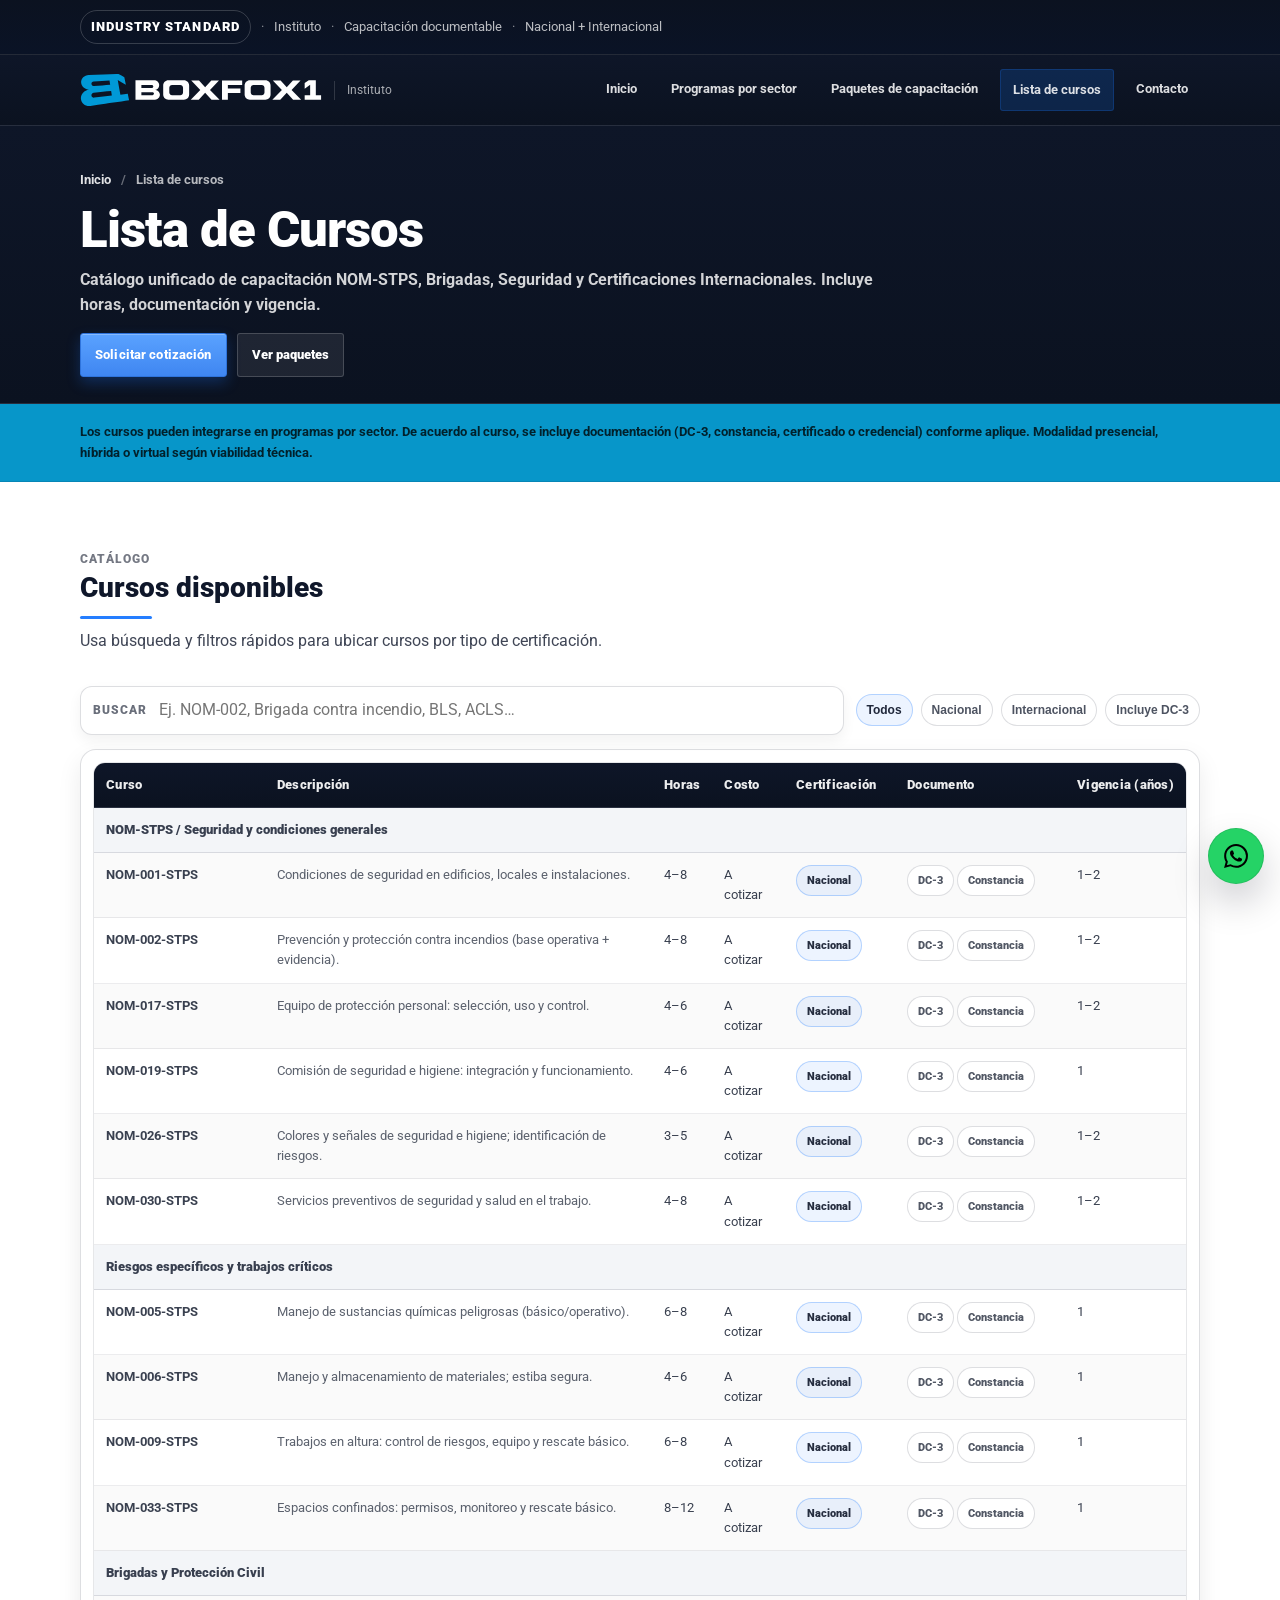
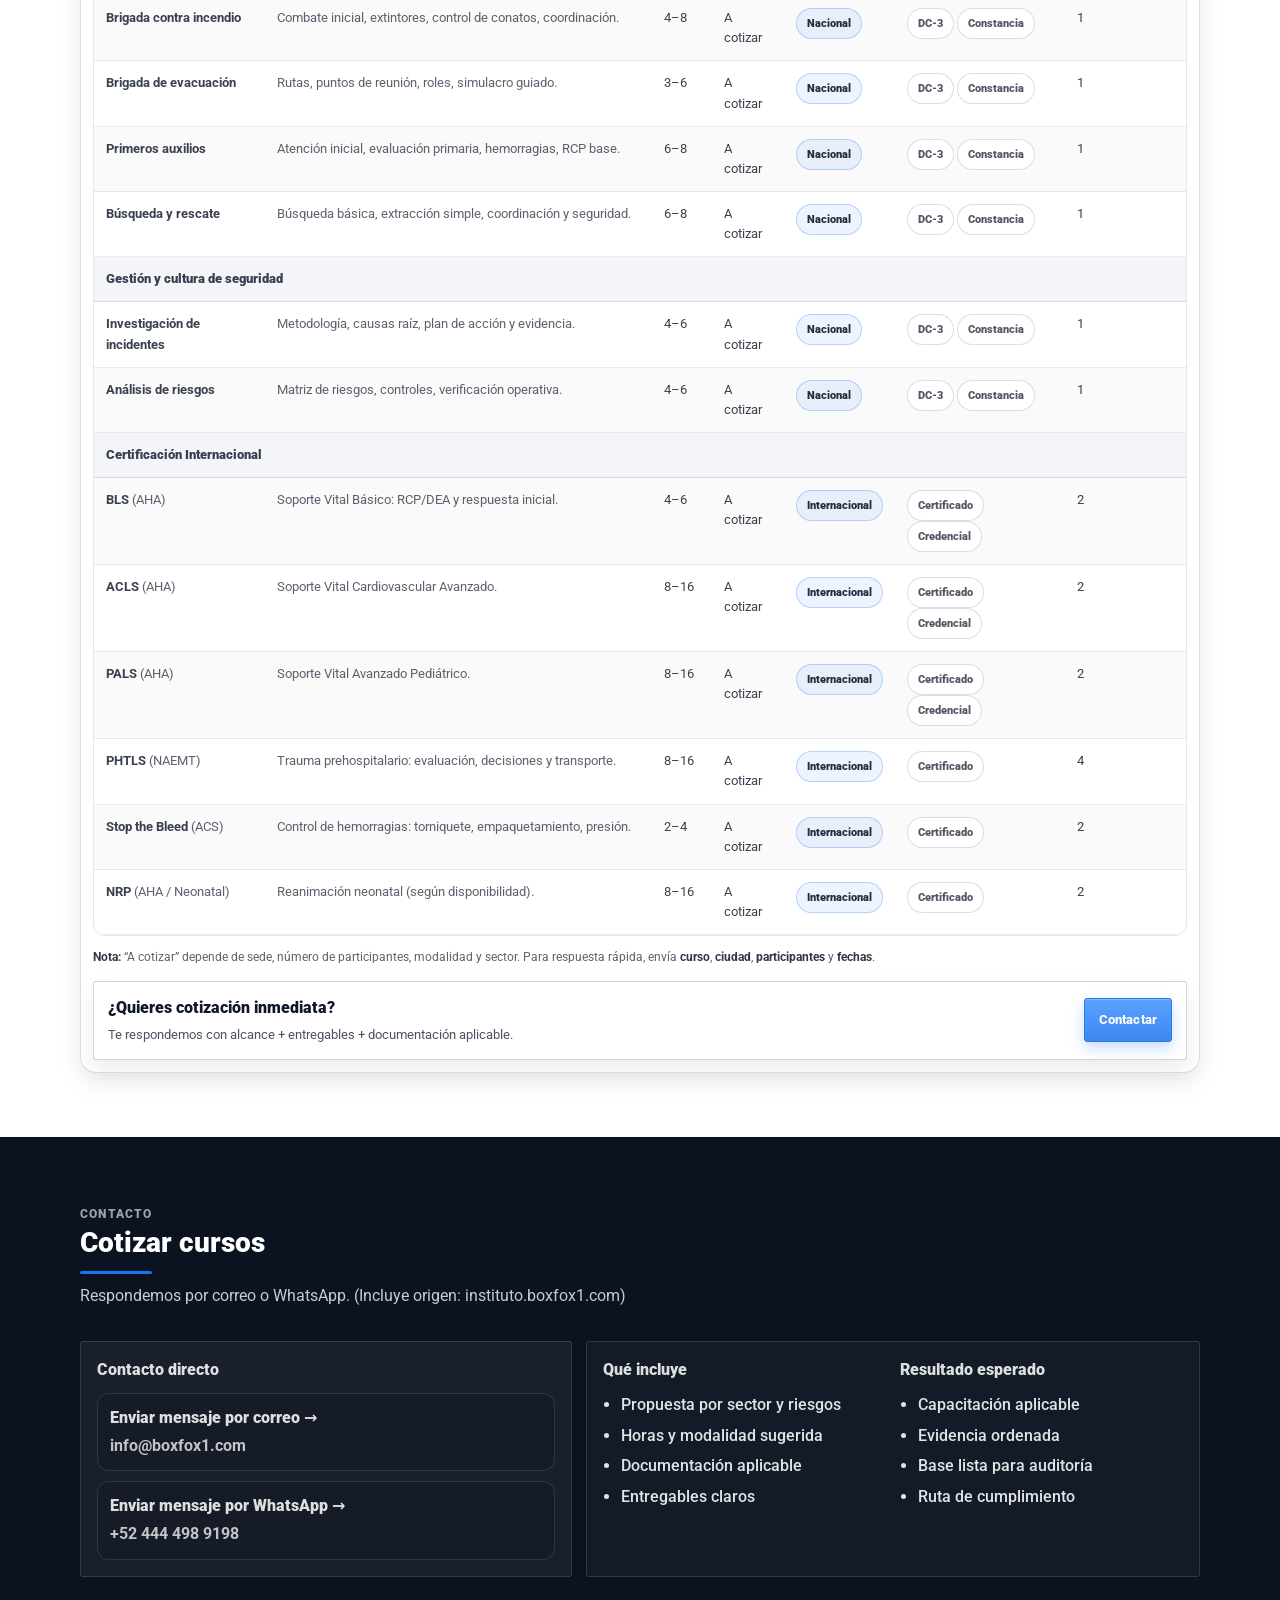
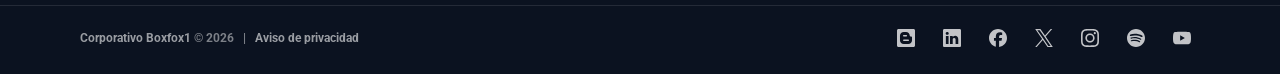
==== lista-de-cursos.html @ 86f115dc "Sync local instituto.boxfox1.com" ====
<!-- =========================================
FILE: /lista-de-cursos.html   (instituto.boxfox1.com)
Lista unificada: Certificación Nacional + Internacional
UI: tabla moderna comercial (B)
========================================= -->
<!doctype html>
<html lang="es-MX">
  <head>
    <meta charset="utf-8" />
    <meta name="viewport" content="width=device-width, initial-scale=1" />

    <!-- Google tag (gtag.js) -->
    <script
      async
      src="https://www.googletagmanager.com/gtag/js?id=G-GGRX2Q2LLB"
    ></script>
    <script>
      window.dataLayer = window.dataLayer || [];
      function gtag() {
        dataLayer.push(arguments);
      }
      gtag("js", new Date());
      gtag("config", "G-GGRX2Q2LLB");
    </script>

    <title>Lista de Cursos | Instituto Boxfox1</title>
    <meta
      name="description"
      content="Catálogo de cursos Instituto Boxfox1: NOM-STPS, brigadas, seguridad y certificaciones internacionales. Incluye horas, costo, documentación (DC-3/certificado) y vigencia."
    />
    <meta name="robots" content="index,follow" />
    <meta name="theme-color" content="#0b1220" />
    <link rel="canonical" href="https://instituto.boxfox1.com/lista-de-cursos.html" />

    <!-- Open Graph -->
    <meta property="og:type" content="website" />
    <meta property="og:title" content="Lista de Cursos | Instituto Boxfox1" />
    <meta
      property="og:description"
      content="Cursos NOM-STPS, brigadas, seguridad y certificaciones internacionales con horas, costo, documentación y vigencia."
    />
    <meta property="og:url" content="https://instituto.boxfox1.com/lista-de-cursos.html" />
    <meta property="og:site_name" content="Boxfox1" />

    <link rel="icon" href="assets/img/favicon.ico" />

    <!-- Roboto -->
    <link rel="preconnect" href="https://fonts.googleapis.com" />
    <link rel="preconnect" href="https://fonts.gstatic.com" crossorigin />
    <link
      rel="stylesheet"
      href="https://fonts.googleapis.com/css2?family=Roboto:wght@400;500;700;900&display=swap"
    />

    <link rel="stylesheet" href="assets/css/main.css" />

    <!-- Estilos SOLO locales para tabla moderna (sin tocar tu main.css) -->
    <style>
      .hero--inner .h1 {
        font-size: clamp(30px, 4vw, 54px);
        letter-spacing: -0.02em;
      }
      .heroSub {
        margin-top: 10px;
        color: rgba(255, 255, 255, 0.82);
        font-weight: 700;
        max-width: 90ch;
      }

      /* Banda azul tipo interiores (visual) */
      .bandBlue {
        background: #0796c9;
        color: #0b1220;
        padding: 18px 0;
        border-bottom: 1px solid rgba(15, 23, 42, 0.12);
      }
      .bandBlue p {
        margin: 0;
        color: rgba(0, 0, 0, 0.78);
        font-weight: 700;
        font-size: 13px;
        line-height: 1.55;
      }

      /* Controles */
      .controls {
        display: flex;
        gap: 12px;
        flex-wrap: wrap;
        align-items: center;
        justify-content: space-between;
        margin-top: 10px;
      }
      .search {
        flex: 1 1 280px;
        display: flex;
        gap: 10px;
        align-items: center;
        border: 1px solid rgba(15, 23, 42, 0.14);
        border-radius: 12px;
        background: #fff;
        padding: 10px 12px;
        box-shadow: 0 6px 14px rgba(2, 6, 23, 0.05);
      }
      .search input {
        width: 100%;
        border: 0;
        outline: none;
        font: inherit;
        color: inherit;
      }
      .search .k {
        font-weight: 900;
        font-size: 12px;
        color: rgba(15, 23, 42, 0.62);
        letter-spacing: 0.08em;
        text-transform: uppercase;
      }

      .chips {
        display: flex;
        gap: 8px;
        flex-wrap: wrap;
        justify-content: flex-end;
      }
      .chipbtn {
        border: 1px solid rgba(15, 23, 42, 0.14);
        background: #fff;
        border-radius: 999px;
        padding: 8px 10px;
        font-weight: 900;
        font-size: 12px;
        color: rgba(15, 23, 42, 0.74);
        cursor: pointer;
      }
      .chipbtn[aria-pressed="true"] {
        border-color: rgba(26, 120, 255, 0.28);
        background: rgba(26, 120, 255, 0.08);
        color: rgba(15, 23, 42, 0.92);
      }

      /* Tabla */
      .tableCard {
        border: 1px solid rgba(15, 23, 42, 0.14);
        background: #fff;
        border-radius: 16px;
        padding: 12px;
        box-shadow: 0 10px 24px rgba(2, 6, 23, 0.08);
      }
      .tableWrap {
        overflow: auto;
        border-radius: 12px;
        border: 1px solid rgba(15, 23, 42, 0.1);
      }
      table {
        width: 100%;
        border-collapse: separate;
        border-spacing: 0;
        min-width: 980px;
        font-size: 13px;
      }
      thead th {
        position: sticky;
        top: 0;
        z-index: 2;
        background: linear-gradient(180deg, #0e1628, #0b1220);
        color: rgba(255, 255, 255, 0.92);
        text-align: left;
        padding: 12px 12px;
        font-weight: 900;
        letter-spacing: 0.02em;
        border-bottom: 1px solid rgba(255, 255, 255, 0.12);
        white-space: nowrap;
      }
      tbody td {
        padding: 12px 12px;
        border-bottom: 1px solid rgba(15, 23, 42, 0.08);
        vertical-align: top;
        color: rgba(15, 23, 42, 0.82);
      }
      tbody tr:nth-child(even) td {
        background: rgba(15, 23, 42, 0.02);
      }
      tbody tr:hover td {
        background: rgba(26, 120, 255, 0.06);
      }

      .groupRow td {
        background: #f3f5f8 !important;
        font-weight: 900;
        color: rgba(15, 23, 42, 0.82);
        border-bottom: 1px solid rgba(15, 23, 42, 0.12);
      }
      .pill {
        display: inline-flex;
        align-items: center;
        gap: 6px;
        font-weight: 900;
        font-size: 11px;
        padding: 6px 10px;
        border-radius: 999px;
        border: 1px solid rgba(15, 23, 42, 0.14);
        background: #fff;
        color: rgba(15, 23, 42, 0.72);
        white-space: nowrap;
      }
      .pill--blue {
        border-color: rgba(26, 120, 255, 0.28);
        background: rgba(26, 120, 255, 0.08);
        color: rgba(15, 23, 42, 0.9);
      }
      .mut {
        color: rgba(15, 23, 42, 0.68);
      }

      .footNote {
        margin-top: 12px;
        font-size: 12px;
        color: rgba(15, 23, 42, 0.68);
      }
      .footNote b {
        color: rgba(15, 23, 42, 0.86);
      }

      @media (max-width: 980px) {
        .controls {
          justify-content: flex-start;
        }
        .chips {
          justify-content: flex-start;
        }
      }
    </style>
  </head>

  <body>
    <a class="skip" href="#principal">Saltar al contenido</a>

    <!-- Tira superior -->
    <div class="tira" role="note" aria-label="Identidad y alcance">
      <div class="wrap tira__inner">
        <span class="chip">Industry Standard</span>
        <span class="sep" aria-hidden="true">·</span>
        <span class="muted">Instituto</span>
        <span class="sep" aria-hidden="true">·</span>
        <span class="muted">Capacitación documentable</span>
        <span class="sep" aria-hidden="true">·</span>
        <span class="muted">Nacional + Internacional</span>
      </div>
    </div>

    <!-- Cabecera -->
    <header class="cabecera" data-cabecera>
      <div class="wrap cabecera__inner">
        <a class="marca" href="index.html#inicio" aria-label="Ir al inicio">
          <img
            class="marca__logo"
            src="assets/img/boxfox1.logo.white.svg"
            alt="Boxfox1"
            width="250"
            height="40"
            loading="eager"
            decoding="async"
          />
          <span class="marca__tag">Instituto</span>
        </a>

        <nav class="nav" aria-label="Navegación principal">
          <a class="nav__link" href="index.html#inicio">Inicio</a>
          <a class="nav__link" href="programas-por-sector.html">Programas por sector</a>
          <a class="nav__link" href="paquetes-de-capacitacion.html">Paquetes de capacitación</a>
          <a class="nav__link is-active" href="lista-de-cursos.html">Lista de cursos</a>
          <a class="nav__link" href="index.html#contacto">Contacto</a>
        </nav>

        <button
          class="navbtn"
          type="button"
          aria-label="Abrir menú"
          aria-expanded="false"
          data-navbtn
        >
          <span class="navbtn__line" aria-hidden="true"></span>
          <span class="navbtn__line" aria-hidden="true"></span>
          <span class="navbtn__line" aria-hidden="true"></span>
        </button>
      </div>

      <!-- Panel móvil -->
      <div class="panel" data-panel aria-hidden="true">
        <div class="wrap panel__inner">
          <a class="panel__link" href="index.html#inicio">Inicio</a>
          <a class="panel__link" href="programas-por-sector.html">Programas por sector</a>
          <a class="panel__link" href="paquetes-de-capacitacion.html">Paquetes</a>
          <a class="panel__link is-active" href="lista-de-cursos.html">Lista de cursos</a>
          <a class="panel__link panel__link--cta" href="index.html#contacto">Contacto</a>

          <div class="panel__meta">
            <div class="panel__metaTitle">Contacto directo</div>

            <a
              class="panel__metaLink"
              href="mailto:info@boxfox1.com?subject=Instituto%20Boxfox1%20|%20Cursos&body=Origen%3A%20instituto.boxfox1.com%0A%0AHola%20Boxfox1%2C%20quiero%20informaci%C3%B3n%20de%20cursos.%0A%0ACurso%20o%20paquete%3A%0ASector%3A%0ACiudad%3A%0AN%C3%BAmero%20de%20participantes%3A%0AFechas%20tentativas%3A%0A"
              >info@boxfox1.com</a
            >

            <a
              class="panel__metaLink"
              target="_blank"
              rel="noopener"
              href="https://wa.me/524444989198?text=Hola%20Boxfox1%2C%20vengo%20de%20instituto.boxfox1.com%20y%20quiero%20informaci%C3%B3n%20de%20cursos.%0A%0ACurso%20o%20paquete%3A%0ASector%3A%0ACiudad%3A%0AN%C3%BAmero%20de%20participantes%3A%0AFechas%20tentativas%3A%0A"
              >WhatsApp 444 498 9198</a
            >
          </div>
        </div>
      </div>
    </header>

    <main id="principal">
      <!-- HERO interior -->
      <section class="hero hero--inner" aria-label="Lista de cursos">
        <div class="wrap">
          <div class="crumbs" aria-label="Breadcrumbs">
            <a class="crumbs__link" href="index.html">Inicio</a>
            <span class="crumbs__sep" aria-hidden="true">/</span>
            <span class="crumbs__current">Lista de cursos</span>
          </div>

          <h1 class="h1">Lista de Cursos</h1>
          <p class="heroSub">
            Catálogo unificado de capacitación <b>NOM-STPS</b>, <b>Brigadas</b>,
            <b>Seguridad</b> y <b>Certificaciones Internacionales</b>. Incluye
            horas, documentación y vigencia.
          </p>

          <div class="hero__actions" style="margin-top: 14px">
            <a class="btn btn--cta" href="index.html#contacto">Solicitar cotización</a>
            <a class="btn btn--secundario" href="paquetes-de-capacitacion.html">Ver paquetes</a>
          </div>
        </div>
      </section>

      <!-- Banda azul (intro) -->
      <section class="bandBlue" aria-label="Nota de catálogo">
        <div class="wrap">
          <p>
            Los cursos pueden integrarse en programas por sector. De acuerdo al curso,
            se incluye documentación (DC-3, constancia, certificado o credencial) conforme aplique.
            Modalidad presencial, híbrida o virtual según viabilidad técnica.
          </p>
        </div>
      </section>

      <!-- Tabla -->
      <section class="seccion" aria-label="Tabla de cursos">
        <div class="wrap">
          <header class="seccion__head">
            <div class="label">CATÁLOGO</div>
            <h2 class="h2 h2--line">Cursos disponibles</h2>
            <p class="p">
              Usa búsqueda y filtros rápidos para ubicar cursos por tipo de certificación.
            </p>
          </header>

          <div class="controls" aria-label="Controles de búsqueda y filtros">
            <div class="search" role="search" aria-label="Buscar curso">
              <span class="k">Buscar</span>
              <input
                id="q"
                type="search"
                placeholder="Ej. NOM-002, Brigada contra incendio, BLS, ACLS…"
                autocomplete="off"
              />
            </div>

            <div class="chips" aria-label="Filtros">
              <button class="chipbtn" type="button" data-filter="all" aria-pressed="true">
                Todos
              </button>
              <button class="chipbtn" type="button" data-filter="nacional" aria-pressed="false">
                Nacional
              </button>
              <button class="chipbtn" type="button" data-filter="internacional" aria-pressed="false">
                Internacional
              </button>
              <button class="chipbtn" type="button" data-filter="dc3" aria-pressed="false">
                Incluye DC-3
              </button>
            </div>
          </div>

          <div class="tableCard" style="margin-top: 14px">
            <div class="tableWrap" aria-label="Tabla de cursos con scroll en móvil">
              <table id="coursesTable">
                <thead>
                  <tr>
                    <th>Curso</th>
                    <th>Descripción</th>
                    <th>Horas</th>
                    <th>Costo</th>
                    <th>Certificación</th>
                    <th>Documento</th>
                    <th>Vigencia (años)</th>
                  </tr>
                </thead>

                <tbody>
                  <!-- =========================
                       GRUPO: NOM-STPS (Nacional)
                       ========================= -->
                  <tr class="groupRow" data-group="NOM-STPS">
                    <td colspan="7">NOM-STPS / Seguridad y condiciones generales</td>
                  </tr>

                  <tr data-cert="nacional" data-doc="dc3">
                    <td><b>NOM-001-STPS</b></td>
                    <td class="mut">Condiciones de seguridad en edificios, locales e instalaciones.</td>
                    <td>4–8</td>
                    <td>A cotizar</td>
                    <td><span class="pill pill--blue">Nacional</span></td>
                    <td><span class="pill">DC-3</span> <span class="pill">Constancia</span></td>
                    <td>1–2</td>
                  </tr>

                  <tr data-cert="nacional" data-doc="dc3">
                    <td><b>NOM-002-STPS</b></td>
                    <td class="mut">Prevención y protección contra incendios (base operativa + evidencia).</td>
                    <td>4–8</td>
                    <td>A cotizar</td>
                    <td><span class="pill pill--blue">Nacional</span></td>
                    <td><span class="pill">DC-3</span> <span class="pill">Constancia</span></td>
                    <td>1–2</td>
                  </tr>

                  <tr data-cert="nacional" data-doc="dc3">
                    <td><b>NOM-017-STPS</b></td>
                    <td class="mut">Equipo de protección personal: selección, uso y control.</td>
                    <td>4–6</td>
                    <td>A cotizar</td>
                    <td><span class="pill pill--blue">Nacional</span></td>
                    <td><span class="pill">DC-3</span> <span class="pill">Constancia</span></td>
                    <td>1–2</td>
                  </tr>

                  <tr data-cert="nacional" data-doc="dc3">
                    <td><b>NOM-019-STPS</b></td>
                    <td class="mut">Comisión de seguridad e higiene: integración y funcionamiento.</td>
                    <td>4–6</td>
                    <td>A cotizar</td>
                    <td><span class="pill pill--blue">Nacional</span></td>
                    <td><span class="pill">DC-3</span> <span class="pill">Constancia</span></td>
                    <td>1</td>
                  </tr>

                  <tr data-cert="nacional" data-doc="dc3">
                    <td><b>NOM-026-STPS</b></td>
                    <td class="mut">Colores y señales de seguridad e higiene; identificación de riesgos.</td>
                    <td>3–5</td>
                    <td>A cotizar</td>
                    <td><span class="pill pill--blue">Nacional</span></td>
                    <td><span class="pill">DC-3</span> <span class="pill">Constancia</span></td>
                    <td>1–2</td>
                  </tr>

                  <tr data-cert="nacional" data-doc="dc3">
                    <td><b>NOM-030-STPS</b></td>
                    <td class="mut">Servicios preventivos de seguridad y salud en el trabajo.</td>
                    <td>4–8</td>
                    <td>A cotizar</td>
                    <td><span class="pill pill--blue">Nacional</span></td>
                    <td><span class="pill">DC-3</span> <span class="pill">Constancia</span></td>
                    <td>1–2</td>
                  </tr>

                  <!-- =========================
                       GRUPO: RIESGOS ESPECÍFICOS
                       ========================= -->
                  <tr class="groupRow" data-group="Riesgos específicos">
                    <td colspan="7">Riesgos específicos y trabajos críticos</td>
                  </tr>

                  <tr data-cert="nacional" data-doc="dc3">
                    <td><b>NOM-005-STPS</b></td>
                    <td class="mut">Manejo de sustancias químicas peligrosas (básico/operativo).</td>
                    <td>6–8</td>
                    <td>A cotizar</td>
                    <td><span class="pill pill--blue">Nacional</span></td>
                    <td><span class="pill">DC-3</span> <span class="pill">Constancia</span></td>
                    <td>1</td>
                  </tr>

                  <tr data-cert="nacional" data-doc="dc3">
                    <td><b>NOM-006-STPS</b></td>
                    <td class="mut">Manejo y almacenamiento de materiales; estiba segura.</td>
                    <td>4–6</td>
                    <td>A cotizar</td>
                    <td><span class="pill pill--blue">Nacional</span></td>
                    <td><span class="pill">DC-3</span> <span class="pill">Constancia</span></td>
                    <td>1</td>
                  </tr>

                  <tr data-cert="nacional" data-doc="dc3">
                    <td><b>NOM-009-STPS</b></td>
                    <td class="mut">Trabajos en altura: control de riesgos, equipo y rescate básico.</td>
                    <td>6–8</td>
                    <td>A cotizar</td>
                    <td><span class="pill pill--blue">Nacional</span></td>
                    <td><span class="pill">DC-3</span> <span class="pill">Constancia</span></td>
                    <td>1</td>
                  </tr>

                  <tr data-cert="nacional" data-doc="dc3">
                    <td><b>NOM-033-STPS</b></td>
                    <td class="mut">Espacios confinados: permisos, monitoreo y rescate básico.</td>
                    <td>8–12</td>
                    <td>A cotizar</td>
                    <td><span class="pill pill--blue">Nacional</span></td>
                    <td><span class="pill">DC-3</span> <span class="pill">Constancia</span></td>
                    <td>1</td>
                  </tr>

                  <!-- =========================
                       GRUPO: BRIGADAS (Nacional)
                       ========================= -->
                  <tr class="groupRow" data-group="Brigadas">
                    <td colspan="7">Brigadas y Protección Civil</td>
                  </tr>

                  <tr data-cert="nacional" data-doc="dc3">
                    <td><b>Brigada contra incendio</b></td>
                    <td class="mut">Combate inicial, extintores, control de conatos, coordinación.</td>
                    <td>4–8</td>
                    <td>A cotizar</td>
                    <td><span class="pill pill--blue">Nacional</span></td>
                    <td><span class="pill">DC-3</span> <span class="pill">Constancia</span></td>
                    <td>1</td>
                  </tr>

                  <tr data-cert="nacional" data-doc="dc3">
                    <td><b>Brigada de evacuación</b></td>
                    <td class="mut">Rutas, puntos de reunión, roles, simulacro guiado.</td>
                    <td>3–6</td>
                    <td>A cotizar</td>
                    <td><span class="pill pill--blue">Nacional</span></td>
                    <td><span class="pill">DC-3</span> <span class="pill">Constancia</span></td>
                    <td>1</td>
                  </tr>

                  <tr data-cert="nacional" data-doc="dc3">
                    <td><b>Primeros auxilios</b></td>
                    <td class="mut">Atención inicial, evaluación primaria, hemorragias, RCP base.</td>
                    <td>6–8</td>
                    <td>A cotizar</td>
                    <td><span class="pill pill--blue">Nacional</span></td>
                    <td><span class="pill">DC-3</span> <span class="pill">Constancia</span></td>
                    <td>1</td>
                  </tr>

                  <tr data-cert="nacional" data-doc="dc3">
                    <td><b>Búsqueda y rescate</b></td>
                    <td class="mut">Búsqueda básica, extracción simple, coordinación y seguridad.</td>
                    <td>6–8</td>
                    <td>A cotizar</td>
                    <td><span class="pill pill--blue">Nacional</span></td>
                    <td><span class="pill">DC-3</span> <span class="pill">Constancia</span></td>
                    <td>1</td>
                  </tr>

                  <!-- =========================
                       GRUPO: GESTIÓN (Nacional)
                       ========================= -->
                  <tr class="groupRow" data-group="Gestión">
                    <td colspan="7">Gestión y cultura de seguridad</td>
                  </tr>

                  <tr data-cert="nacional" data-doc="dc3">
                    <td><b>Investigación de incidentes</b></td>
                    <td class="mut">Metodología, causas raíz, plan de acción y evidencia.</td>
                    <td>4–6</td>
                    <td>A cotizar</td>
                    <td><span class="pill pill--blue">Nacional</span></td>
                    <td><span class="pill">DC-3</span> <span class="pill">Constancia</span></td>
                    <td>1</td>
                  </tr>

                  <tr data-cert="nacional" data-doc="dc3">
                    <td><b>Análisis de riesgos</b></td>
                    <td class="mut">Matriz de riesgos, controles, verificación operativa.</td>
                    <td>4–6</td>
                    <td>A cotizar</td>
                    <td><span class="pill pill--blue">Nacional</span></td>
                    <td><span class="pill">DC-3</span> <span class="pill">Constancia</span></td>
                    <td>1</td>
                  </tr>

                  <!-- =========================
                       GRUPO: INTERNACIONAL
                       ========================= -->
                  <tr class="groupRow" data-group="Internacional">
                    <td colspan="7">Certificación Internacional</td>
                  </tr>

                  <tr data-cert="internacional" data-doc="cert">
                    <td><b>BLS</b> <span class="mut">(AHA)</span></td>
                    <td class="mut">Soporte Vital Básico: RCP/DEA y respuesta inicial.</td>
                    <td>4–6</td>
                    <td>A cotizar</td>
                    <td><span class="pill pill--blue">Internacional</span></td>
                    <td><span class="pill">Certificado</span> <span class="pill">Credencial</span></td>
                    <td>2</td>
                  </tr>

                  <tr data-cert="internacional" data-doc="cert">
                    <td><b>ACLS</b> <span class="mut">(AHA)</span></td>
                    <td class="mut">Soporte Vital Cardiovascular Avanzado.</td>
                    <td>8–16</td>
                    <td>A cotizar</td>
                    <td><span class="pill pill--blue">Internacional</span></td>
                    <td><span class="pill">Certificado</span> <span class="pill">Credencial</span></td>
                    <td>2</td>
                  </tr>

                  <tr data-cert="internacional" data-doc="cert">
                    <td><b>PALS</b> <span class="mut">(AHA)</span></td>
                    <td class="mut">Soporte Vital Avanzado Pediátrico.</td>
                    <td>8–16</td>
                    <td>A cotizar</td>
                    <td><span class="pill pill--blue">Internacional</span></td>
                    <td><span class="pill">Certificado</span> <span class="pill">Credencial</span></td>
                    <td>2</td>
                  </tr>

                  <tr data-cert="internacional" data-doc="cert">
                    <td><b>PHTLS</b> <span class="mut">(NAEMT)</span></td>
                    <td class="mut">Trauma prehospitalario: evaluación, decisiones y transporte.</td>
                    <td>8–16</td>
                    <td>A cotizar</td>
                    <td><span class="pill pill--blue">Internacional</span></td>
                    <td><span class="pill">Certificado</span></td>
                    <td>4</td>
                  </tr>

                  <tr data-cert="internacional" data-doc="cert">
                    <td><b>Stop the Bleed</b> <span class="mut">(ACS)</span></td>
                    <td class="mut">Control de hemorragias: torniquete, empaquetamiento, presión.</td>
                    <td>2–4</td>
                    <td>A cotizar</td>
                    <td><span class="pill pill--blue">Internacional</span></td>
                    <td><span class="pill">Certificado</span></td>
                    <td>2</td>
                  </tr>

                  <tr data-cert="internacional" data-doc="cert">
                    <td><b>NRP</b> <span class="mut">(AHA / Neonatal)</span></td>
                    <td class="mut">Reanimación neonatal (según disponibilidad).</td>
                    <td>8–16</td>
                    <td>A cotizar</td>
                    <td><span class="pill pill--blue">Internacional</span></td>
                    <td><span class="pill">Certificado</span></td>
                    <td>2</td>
                  </tr>
                </tbody>
              </table>
            </div>

            <div class="footNote">
              <b>Nota:</b> “A cotizar” depende de sede, número de participantes, modalidad y sector.
              Para respuesta rápida, envía <b>curso</b>, <b>ciudad</b>, <b>participantes</b> y <b>fechas</b>.
            </div>

            <div class="ctaInline" style="margin-top: 14px">
              <div>
                <div class="ctaInline__k">¿Quieres cotización inmediata?</div>
                <div class="ctaInline__v">
                  Te respondemos con alcance + entregables + documentación aplicable.
                </div>
              </div>
              <a class="btn btn--cta" href="index.html#contacto">Contactar</a>
            </div>
          </div>
        </div>
      </section>

      <!-- CONTACTO + FOOTER (igual filosofía que servicios) -->
      <section
        id="contacto"
        class="seccion seccion--mando seccion--bottom"
        aria-label="Contacto y pie"
      >
        <div class="wrap">
          <header class="seccion__head">
            <div class="label">CONTACTO</div>
            <h2 class="h2 h2--line">Cotizar cursos</h2>
            <p class="p">
              Respondemos por correo o WhatsApp. (Incluye origen:
              instituto.boxfox1.com)
            </p>
          </header>

          <div class="contact">
            <div class="contactCard">
              <div class="contactCard__title">Contacto directo</div>

              <a
                class="contactRow"
                href="mailto:info@boxfox1.com?subject=Instituto%20Boxfox1%20|%20Cursos%20-%20Cotizaci%C3%B3n&body=Origen%3A%20instituto.boxfox1.com%0A%0AHola%20Boxfox1%2C%20quiero%20cotizar%20cursos.%0A%0ACurso%20o%20paquete%3A%0ASector%3A%0ACiudad%3A%0AN%C3%BAmero%20de%20participantes%3A%0AFechas%20tentativas%3A%0AModalidad%20(presencial%2Fh%C3%ADbrida%2Fvirtual)%3A%0A"
              >
                <span class="contactRow__k">Enviar mensaje por correo →</span>
                <span class="contactRow__v">info@boxfox1.com</span>
              </a>

              <a
                class="contactRow"
                target="_blank"
                rel="noopener"
                href="https://wa.me/524444989198?text=Hola%20Boxfox1%2C%20vengo%20de%20instituto.boxfox1.com%20y%20quiero%20cotizar%20cursos.%0A%0ACurso%20o%20paquete%3A%0ASector%3A%0ACiudad%3A%0AN%C3%BAmero%20de%20participantes%3A%0AFechas%20tentativas%3A%0AModalidad%20(presencial%2Fh%C3%ADbrida%2Fvirtual)%3A%0A"
              >
                <span class="contactRow__k">Enviar mensaje por WhatsApp →</span>
                <span class="contactRow__v">+52 444 498 9198</span>
              </a>
            </div>

            <div class="contactCard contactCard--soft">
              <div class="contactGrid">
                <div>
                  <div class="contactCard__title">Qué incluye</div>
                  <ul class="list list--tight">
                    <li>Propuesta por sector y riesgos</li>
                    <li>Horas y modalidad sugerida</li>
                    <li>Documentación aplicable</li>
                    <li>Entregables claros</li>
                  </ul>
                </div>
                <div>
                  <div class="contactCard__title">Resultado esperado</div>
                  <ul class="list list--tight">
                    <li>Capacitación aplicable</li>
                    <li>Evidencia ordenada</li>
                    <li>Base lista para auditoría</li>
                    <li>Ruta de cumplimiento</li>
                  </ul>
                </div>
              </div>
            </div>
          </div>
        </div>

        <!-- FOOTER V3 -->
        <footer class="footer" aria-label="Pie de página">
          <div class="wrap footer__inner">
            <div class="footer__col">
              <div class="footer__legal">
                <a
                  class="footer__link footer__link--legal"
                  href="https://corporativo.boxfox1.com/"
                  target="_blank"
                  rel="noopener"
                >
                  Corporativo Boxfox1
                </a>
                © 2026 &nbsp; | &nbsp;
                <a
                  class="footer__link footer__link--legal"
                  href="#"
                  data-open-privacy
                >
                  Aviso de privacidad
                </a>
              </div>
            </div>

            <div class="footer__col footer__col--right">
              <div class="footer__icons" aria-label="Redes sociales Boxfox1">
                <a
                  class="iconlink"
                  href="https://blog.boxfox1.com/"
                  target="_blank"
                  rel="noopener"
                  aria-label="Blog Boxfox1"
                >
                  <img src="assets/img/icons/blog.svg" alt="" aria-hidden="true" />
                </a>

                <a
                  class="iconlink"
                  href="https://www.linkedin.com/company/boxfox1industry"
                  target="_blank"
                  rel="noopener"
                  aria-label="LinkedIn"
                >
                  <img
                    src="assets/img/icons/linkedin.svg"
                    alt=""
                    aria-hidden="true"
                  />
                </a>

                <a
                  class="iconlink"
                  href="https://www.facebook.com/boxfox1industria/"
                  target="_blank"
                  rel="noopener"
                  aria-label="Facebook"
                >
                  <img
                    src="assets/img/icons/facebook.svg"
                    alt=""
                    aria-hidden="true"
                  />
                </a>

                <a
                  class="iconlink"
                  href="https://x.com/Boxfox1industry"
                  target="_blank"
                  rel="noopener"
                  aria-label="X"
                >
                  <img src="assets/img/icons/x.svg" alt="" aria-hidden="true" />
                </a>

                <a
                  class="iconlink"
                  href="https://www.instagram.com/boxfox1.industry/"
                  target="_blank"
                  rel="noopener"
                  aria-label="Instagram"
                >
                  <img
                    src="assets/img/icons/instagram.svg"
                    alt=""
                    aria-hidden="true"
                  />
                </a>

                <a
                  class="iconlink"
                  href="https://open.spotify.com/show/6O8W2euH2owYs06F3bGgIo"
                  target="_blank"
                  rel="noopener"
                  aria-label="Spotify"
                >
                  <img
                    src="assets/img/icons/spotify.svg"
                    alt=""
                    aria-hidden="true"
                  />
                </a>

                <a
                  class="iconlink"
                  href="https://www.youtube.com/@Boxfox1industry"
                  target="_blank"
                  rel="noopener"
                  aria-label="YouTube"
                >
                  <img
                    src="assets/img/icons/youtube.svg"
                    alt=""
                    aria-hidden="true"
                  />
                </a>
              </div>
            </div>
          </div>
        </footer>
      </section>

      <!-- Botón flotante: WhatsApp -->
      <a
        class="wafab"
        target="_blank"
        rel="noopener"
        href="https://wa.me/524444989198?text=Hola%20Boxfox1%2C%20vengo%20de%20instituto.boxfox1.com%20y%20quiero%20cotizar%20cursos."
        aria-label="Contactar por WhatsApp"
      >
        <img src="assets/img/icons/whatsapp.svg" alt="WhatsApp" aria-hidden="true" />
      </a>

      <!-- PRIVACIDAD MODAL (V3) -->
      <div
        class="modal"
        id="privacyModal"
        role="dialog"
        aria-modal="true"
        aria-hidden="true"
        aria-labelledby="privacyTitle"
        aria-describedby="privacyDesc"
      >
        <div class="modal__backdrop" data-modal-close></div>

        <div class="modal__panel" role="document">
          <div class="modal__top">
            <div class="modal__kicker">
              <span class="kicker__dot" aria-hidden="true"></span>
              AVISO DE PRIVACIDAD
            </div>

            <button
              class="modal__x"
              type="button"
              aria-label="Cerrar"
              data-modal-close
            >
              ×
            </button>
          </div>

          <h2 class="h2" id="privacyTitle" style="margin-top: 8px">
            Tratamiento de datos personales
          </h2>

          <p class="p" id="privacyDesc" style="margin-top: 6px">
            Al proporcionar tus datos (nombre, institución/empresa, correo y/o
            teléfono), autorizas a Boxfox1 a utilizarlos únicamente para
            contactarte, dar seguimiento a tu solicitud y enviarte información
            relacionada con nuestros servicios. No vendemos ni compartimos tus
            datos con terceros, salvo cuando sea necesario para cumplir
            obligaciones legales. Puedes solicitar acceso, rectificación o
            eliminación de tus datos escribiendo a
            <a
              class="link"
              href="mailto:info@boxfox1.com?subject=Privacidad%20|%20Solicitud%20ARCO&body=Origen%3A%20instituto.boxfox1.com%0A%0AHola%20Boxfox1%2C%20quiero%20ejercer%20mis%20derechos%20ARCO.%0A%0ANombre%3A%0ACorreo%3A%0ASolicitud%3A%0A"
              >info@boxfox1.com</a
            >.
          </p>

          <div class="modal__actions">
            <button class="btn btn--primario" type="button" data-modal-close>
              Aceptar
            </button>
          </div>

          <p class="muted" style="font-size: 12px; margin-top: 10px">
            Origen: instituto.boxfox1.com
          </p>
        </div>
      </div>
    </main>

    <script src="assets/js/main.js" defer></script>

    <!-- JS local: filtros + búsqueda -->
    <script>
      (function () {
        const q = document.getElementById("q");
        const table = document.getElementById("coursesTable");
        const tbody = table.querySelector("tbody");
        const chipBtns = Array.from(document.querySelectorAll(".chipbtn"));

        let activeFilter = "all";

        function norm(s) {
          return (s || "")
            .toLowerCase()
            .normalize("NFD")
            .replace(/[\u0300-\u036f]/g, "")
            .trim();
        }

        function apply() {
          const query = norm(q.value);
          const rows = Array.from(tbody.querySelectorAll("tr"));
          let anyVisibleInGroup = false;
          let currentGroupRow = null;

          rows.forEach((row) => {
            const isGroup = row.classList.contains("groupRow");
            if (isGroup) {
              if (currentGroupRow) {
                currentGroupRow.style.display = anyVisibleInGroup ? "" : "none";
              }
              currentGroupRow = row;
              anyVisibleInGroup = false;
              row.style.display = ""; // provisional, se decide al final del grupo
              return;
            }

            const cert = (row.getAttribute("data-cert") || "").toLowerCase();
            const doc = (row.getAttribute("data-doc") || "").toLowerCase();

            const text = norm(row.innerText);

            const matchQuery = !query || text.includes(query);

            let matchFilter = true;
            if (activeFilter === "nacional") matchFilter = cert === "nacional";
            if (activeFilter === "internacional") matchFilter = cert === "internacional";
            if (activeFilter === "dc3") matchFilter = doc === "dc3";

            const show = matchQuery && matchFilter;

            row.style.display = show ? "" : "none";
            if (show) anyVisibleInGroup = true;
          });

          if (currentGroupRow) {
            currentGroupRow.style.display = anyVisibleInGroup ? "" : "none";
          }
        }

        function setFilter(next) {
          activeFilter = next;
          chipBtns.forEach((b) => b.setAttribute("aria-pressed", b.dataset.filter === next ? "true" : "false"));
          apply();
        }

        q.addEventListener("input", apply);
        chipBtns.forEach((b) =>
          b.addEventListener("click", () => setFilter(b.dataset.filter))
        );

        apply();
      })();
    </script>
  </body>
</html>
---- assets/css/main.css ----
/* =========================================
FILE: /assets/css/main.css
Instituto Boxfox1 (Comercial) — base estable (FINAL)
Incluye fixes globales (fondo + overscroll + overflow-x)
========================================= */

:root {
  --fondo: #ffffff;
  --grisBanda: #f3f5f8;

  --texto: #0f172a;
  --muted: rgba(15, 23, 42, 0.72);

  --linea: rgba(15, 23, 42, 0.12);
  --linea2: rgba(15, 23, 42, 0.18);

  --azul: #1a78ff;

  --dark: #0b1220;
  --dark2: #0e1628;

  --radius: 3px;
  --sombra2: 0 10px 22px rgba(2, 6, 23, 0.08);

  --wrap: 1120px;

  --space-1: 8px;
  --space-2: 16px;
  --space-3: 24px;
  --space-4: 32px;
  --space-5: 48px;
  --space-6: 64px;

  --space-xs: 8px;
  --space-sm: 12px;
  --space-md: 16px;
  --space-lg: 24px;
  --space-xl: 32px;
  --space-2xl: 48px;
  --space-3xl: 64px;
}

/* Fixes globales baseline */
html,
body {
  background: var(--fondo);
}
html {
  overscroll-behavior-y: none;
}
body {
  overflow-x: hidden;
}

* {
  box-sizing: border-box;
}
body {
  margin: 0;
  font-family:
    "Roboto",
    system-ui,
    -apple-system,
    Segoe UI,
    Arial,
    sans-serif;
  color: var(--texto);
  line-height: 1.55;
}

img {
  max-width: 100%;
  height: auto;
  display: block;
}
a {
  color: inherit;
  text-decoration: none;
}

.wrap {
  width: min(var(--wrap), calc(100% - 32px));
  margin: 0 auto;
}

.skip {
  position: absolute;
  left: -999px;
  top: 10px;
  background: #fff;
  padding: 10px 12px;
  border: 1px solid var(--linea);
  z-index: 9999;
}
.skip:focus {
  left: 12px;
}

/* Tipografía */
.h1 {
  font-size: clamp(30px, 3.6vw, 46px);
  line-height: 1.08;
  margin: 0;
  font-weight: 900;
  letter-spacing: -0.015em;
}
.h2 {
  font-size: 28px;
  line-height: 1.2;
  margin: 0;
  font-weight: 900;
}
.h3 {
  font-size: 18px;
  line-height: 1.2;
  margin: 0;
  font-weight: 900;
}
.p {
  margin: 10px 0 0;
  color: rgba(15, 23, 42, 0.8);
}
.lead {
  font-size: 16px;
  color: rgba(15, 23, 42, 0.78);
  margin: 12px 0 0;
}

.label {
  display: inline-block;
  font-size: 12px;
  font-weight: 900;
  letter-spacing: 0.1em;
  text-transform: uppercase;
  color: rgba(15, 23, 42, 0.58);
}

/* Tira */
.tira {
  background: linear-gradient(180deg, var(--dark), #0a1326);
  border-bottom: 1px solid rgba(255, 255, 255, 0.1);
  color: #fff;
  font-size: 13px;
}
.tira__inner {
  display: flex;
  align-items: center;
  gap: 10px;
  padding: 10px 0;
}
.chip {
  font-weight: 900;
  letter-spacing: 0.08em;
  text-transform: uppercase;
  border: 1px solid rgba(255, 255, 255, 0.18);
  padding: 6px 10px;
  border-radius: 999px;
}
.sep {
  opacity: 0.55;
}
.tira .muted {
  color: rgba(255, 255, 255, 0.72);
}
.tira__cta {
  margin-left: auto;
  border: 1px solid rgba(255, 255, 255, 0.18);
  padding: 6px 10px;
  border-radius: 10px;
}
.nav__link--soft {
  background: rgba(255, 255, 255, 0.06);
}

/* Header */
.cabecera {
  position: sticky;
  top: 0;
  z-index: 50;
  background: linear-gradient(180deg, var(--dark2), var(--dark));
  border-bottom: 1px solid rgba(255, 255, 255, 0.1);
}
.cabecera.is-shadow {
  box-shadow: 0 10px 22px rgba(2, 6, 23, 0.24);
}

.cabecera__inner {
  display: flex;
  align-items: center;
  gap: 14px;
  padding: 14px 0;
}

.marca {
  display: flex;
  align-items: center;
  gap: 12px;
  min-width: 220px;
}

.marca__logo {
  height: 34px;
  width: auto;
}

.marca__tag {
  font-size: 12px;
  color: rgba(255, 255, 255, 0.65);
  border-left: 1px solid rgba(255, 255, 255, 0.15);
  padding-left: 12px;
  white-space: nowrap;
}

.nav {
  margin-left: auto;
  display: flex;
  gap: 10px;
}
.nav__link {
  color: rgba(255, 255, 255, 0.86);
  font-weight: 700;
  font-size: 13px;
  padding: 10px 12px;
  border-radius: 3px;
}
.nav__link:hover {
  background: rgba(255, 255, 255, 0.06);
}
.nav__link.is-active {
  background: rgba(26, 120, 255, 0.18);
  border: 1px solid rgba(26, 120, 255, 0.22);
}

/* Burger */
.navbtn {
  display: none;
  background: transparent;
  border: 1px solid rgba(255, 255, 255, 0.16);
  border-radius: 10px;
  padding: 10px;
}
.navbtn__line {
  width: 20px;
  height: 2px;
  background: rgba(255, 255, 255, 0.88);
  display: block;
  margin: 4px 0;
  border-radius: 2px;
}

/* Panel móvil */
.panel {
  display: none;
  border-top: 1px solid rgba(255, 255, 255, 0.1);
  background: linear-gradient(180deg, #0a1326, #0b1220);
}
.panel.is-open {
  display: block;
}
.panel__inner {
  padding: 14px 0 18px;
}
.panel__link {
  display: block;
  color: rgba(255, 255, 255, 0.88);
  font-weight: 800;
  padding: 12px 12px;
  border: 1px solid rgba(255, 255, 255, 0.1);
  border-radius: 12px;
  margin: 10px 0;
  background: rgba(255, 255, 255, 0.03);
}
.panel__link--cta {
  border-color: rgba(26, 120, 255, 0.28);
  background: rgba(26, 120, 255, 0.12);
}
.panel__meta {
  margin-top: 14px;
  padding-top: 12px;
  border-top: 1px solid rgba(255, 255, 255, 0.1);
}
.panel__metaTitle {
  color: rgba(255, 255, 255, 0.7);
  font-weight: 900;
  font-size: 12px;
  letter-spacing: 0.06em;
  text-transform: uppercase;
  margin-bottom: 10px;
}
.panel__metaLink {
  display: block;
  color: rgba(255, 255, 255, 0.92);
  font-weight: 700;
  padding: 8px 0;
}

@media (max-width: 980px) {
  .nav {
    display: none;
  }
  .navbtn {
    display: inline-flex;
  }
}

/* Secciones */
.seccion {
  padding: var(--space-6) 0;
}
.seccion--banda {
  background: #eef1f5;
  border-top: 1px solid var(--linea);
  border-bottom: 1px solid var(--linea);
}
.seccion--mando {
  background: #0b1220;
  color: #fff;
}
.seccion--bottom {
  padding-bottom: 0;
}

.seccion__head {
  margin-bottom: 18px;
}
.seccion__head .p {
  max-width: 80ch;
  margin-bottom: var(--space-4);
}

/* Firma visual Boxfox1 (H2) */
.seccion__head .h2 {
  position: relative;
}
.seccion__head .h2::after {
  content: "";
  display: block;
  width: 72px;
  height: 3px;
  margin-top: 12px;
  background: var(--azul);
  border-radius: 999px;
  opacity: 0.95;
}

/* Hero HOME */
.hero--home {
  background:
    radial-gradient(
      900px 420px at 18% 18%,
      rgba(255, 255, 255, 0.16),
      transparent 60%
    ),
    radial-gradient(
      700px 360px at 85% 20%,
      rgba(26, 120, 255, 0.18),
      transparent 55%
    ),
    linear-gradient(180deg, #6f778b 0%, #5f677c 55%, #545d73 100%);
  color: #fff;
  padding: 60px 0 38px;
  border-bottom: 1px solid rgba(255, 255, 255, 0.1);
}
.hero__grid {
  display: grid;
  grid-template-columns: 1.15fr 0.85fr;
  gap: 22px;
  align-items: start;
}
.heroKicker {
  font-size: 12px;
  font-weight: 900;
  letter-spacing: 0.1em;
  text-transform: uppercase;
  color: rgba(255, 255, 255, 0.72);
}
.hero--home .lead {
  color: rgba(255, 255, 255, 0.82);
}
.hero--home .p {
  color: rgba(255, 255, 255, 0.8);
}

.hero__actions {
  display: flex;
  flex-wrap: wrap;
  gap: 10px;
  margin-top: 14px;
}

/* H1 underline */
.heroCopy .h1::after {
  content: "";
  display: block;
  width: 110px;
  height: 3px;
  margin-top: 14px;
  background: #1a78ff;
  border-radius: 2px;
}

/* TRUST ROW (más visible) */
.trustRow {
  display: flex;
  flex-wrap: wrap;
  gap: 12px;
  margin-top: 16px;
  font-size: 24px;
  font-weight: 700;
  line-height: 1.3;
  color: rgba(255, 255, 255, 0.95);
}
.trust {
  font-size: 12px;
  font-weight: 900;
  color: rgba(255, 255, 255, 0.82);
  border: 1px solid rgba(255, 255, 255, 0.14);
  background: rgba(255, 255, 255, 0.06);
  padding: 8px 10px;
  border-radius: 999px;
}

.heroMedia {
  padding-top: 6px;
}

/* MEDIA CARD */
.mediaCard {
  border: 1px solid rgba(255, 255, 255, 0.14);
  background: linear-gradient(180deg, var(--dark2), var(--dark));
  border-radius: var(--radius);
  overflow: hidden;
  box-shadow: 0 1px 8px rgba(2, 6, 23, 0.26);
}
.mediaTop {
  padding: 14px 14px 10px;
}
.mediaTitle {
  font-weight: 900;
}
.mediaMeta {
  color: rgba(255, 255, 255, 0.74);
  font-size: 12px;
  margin-top: 2px;
}
.mediaFrame {
  position: relative;
  aspect-ratio: 16 / 9;
  background: rgba(0, 0, 0, 0.25);
  border-top: 1px solid rgba(255, 255, 255, 0.1);
  border-bottom: 1px solid rgba(255, 255, 255, 0.1);
}
.mediaFrame iframe {
  position: absolute;
  inset: 0;
  width: 100%;
  height: 100%;
  border: 0;
}
.mediaFoot {
  padding: 10px 14px 14px;
  display: flex;
  gap: 12px;
  flex-wrap: wrap;
  background: transparent; /* ← sin negro */
}
.microcta {
  font-weight: 900;
  font-size: 13px;
  color: rgba(255, 255, 255, 0.86);
}
.microcta:hover {
  text-decoration: underline;
}

@media (max-width: 980px) {
  .hero__grid {
    grid-template-columns: 1fr;
  }
}

/* Botones */
.btn {
  display: inline-flex;
  align-items: center;
  justify-content: center;
  padding: 11px 14px;
  border-radius: 3px;
  font-weight: 900;
  font-size: 13px;
  border: 1px solid transparent;
}
.btn--primario {
  background: #ffffff;
  color: #0b1220;
  border-color: rgba(255, 255, 255, 0.3);
}
.btn--secundario {
  background: rgba(255, 255, 255, 0.08);
  color: #fff;
  border-color: rgba(255, 255, 255, 0.18);
}

/* BOTÓN CTA — estilo sistema */
.btn--cta {
  background: linear-gradient(180deg, #5aa2ff 0%, #3f86f1 100%);
  border: 1px solid #2f74dc;
  color: #fff;
  font-weight: 800;
  letter-spacing: 0.01em;
  box-shadow:
    inset 0 1px 0 rgba(255, 255, 255, 0.25),
    0 6px 14px rgba(26, 120, 255, 0.25);
  transition:
    transform 0.2s ease,
    box-shadow 0.2s ease,
    filter 0.2s ease;
}
.btn--cta:hover {
  transform: translateY(-1px);
  box-shadow:
    inset 0 1px 0 rgba(255, 255, 255, 0.3),
    0 10px 20px rgba(26, 120, 255, 0.32);
  filter: brightness(1.03);
}
.btn--cta:active {
  transform: translateY(0);
  box-shadow:
    inset 0 2px 4px rgba(0, 0, 0, 0.15),
    0 4px 10px rgba(26, 120, 255, 0.22);
}

/* Cards */
.card {
  border: 1px solid var(--linea2);
  background: #fff;
  border-radius: var(--radius);
  padding: 16px 16px;
  box-shadow: 0 6px 14px rgba(2, 6, 23, 0.06);
  transition:
    transform 0.25s ease,
    box-shadow 0.25s ease;
}
.cards3 {
  display: grid;
  grid-template-columns: repeat(3, 1fr);
  gap: 14px;
}
@media (max-width: 980px) {
  .cards3 {
    grid-template-columns: 1fr;
  }
}

.ph {
  width: 100%;
  aspect-ratio: 16/10;
  border-radius: 3px;
  border: 1px solid var(--linea);
  background:
    radial-gradient(
      500px 220px at 30% 20%,
      rgba(26, 120, 255, 0.18),
      transparent 60%
    ),
    linear-gradient(180deg, rgba(15, 23, 42, 0.08), rgba(15, 23, 42, 0.02));
  margin-bottom: 12px;
  overflow: hidden;
}
.ph img {
  width: 100%;
  height: 100%;
  object-fit: cover;
  object-position: center;
  display: block;
  border-radius: inherit;
}

.list {
  margin: 10px 0 0;
  padding-left: 18px;
  color: rgba(15, 23, 42, 0.78);
  font-weight: 500;
}
.list--tight li {
  margin: 6px 0;
}

/* Pricing */
.pricing {
  display: grid;
  grid-template-columns: repeat(3, 1fr);
  gap: 14px;
}
@media (max-width: 980px) {
  .pricing {
    grid-template-columns: 1fr;
  }
}

.priceCard {
  border: 1px solid var(--linea2);
  background: #fff;
  border-radius: var(--radius);
  padding: 18px 16px;
  box-shadow: 0 10px 24px rgba(2, 6, 23, 0.1);
  position: relative;
  transition:
    transform 0.25s ease,
    box-shadow 0.25s ease;

  display: flex;
  flex-direction: column;
  height: 100%;
  min-height: 320px;
}

.priceCard__k {
  font-size: 28px;
  font-weight: 900;
  line-height: 1.1;
  margin-bottom: 6px;
}
.priceCard__t {
  margin-top: 2px;
  font-size: 22px;
  font-weight: 700;
  color: rgba(15, 23, 42, 0.85);
}

.priceCard--hot {
  border: 2px solid rgba(26, 120, 255, 0.55);
  background: #f8fbff;
  box-shadow: 0 14px 32px rgba(26, 120, 255, 0.18);
  transform: translateY(-4px);
}

.priceCard__badge {
  position: absolute;
  top: 12px;
  right: 12px;
  background: #0d6efd;
  color: #fff;
  font-weight: 900;
  font-size: 12px;
  padding: 6px 10px;
  border-radius: 4px;
}

/* Pricing bullets tipo enterprise */
.priceCard .list {
  list-style: none;
  padding-left: 0;
  margin-top: 14px;
}
.priceCard .list li {
  position: relative;
  padding-left: 22px;
  margin: 10px 0;
  color: rgba(15, 23, 42, 0.82);
  font-weight: 600;
}
.priceCard .list li::before {
  content: "✓";
  position: absolute;
  left: 0;
  top: 0;
  color: var(--azul);
  font-weight: 900;
}

/* CTA dentro de pricing: grande y consistente */
.priceCard .btn {
  margin-top: auto;
  width: 100%;
  font-size: 18px; /* texto más presente */
  font-weight: 800;
  padding: 6.5px 14px; /* menos alto */
  border-radius: 4px;
  line-height: 1.2;
}

/* CTA inline */
.ctaInline {
  margin-top: 12px;
  border: 1px solid var(--linea2);
  background: #fff;
  border-radius: var(--radius);
  padding: 14px 14px;
  display: flex;
  align-items: center;
  justify-content: space-between;
  gap: 14px;
  flex-wrap: wrap;
  box-shadow: var(--sombra2);
}
.ctaInline__k {
  font-weight: 900;
}
.ctaInline__v {
  margin-top: 4px;
  color: rgba(15, 23, 42, 0.74);
  font-size: 13px;
}

/* Contacto (dark) */
.seccion--mando .label {
  color: rgba(255, 255, 255, 0.6);
}
.seccion--mando .h2 {
  color: #fff;
}
.seccion--mando .p {
  color: rgba(255, 255, 255, 0.78);
}
.seccion--mando .list {
  color: rgba(255, 255, 255, 0.88);
}
.seccion--mando .list li {
  color: inherit;
}

.contact {
  display: grid;
  grid-template-columns: 1fr 1.25fr;
  gap: 14px;
  padding-bottom: 28px;
}
@media (max-width: 980px) {
  .contact {
    grid-template-columns: 1fr;
  }
}

.contactCard {
  border: 1px solid rgba(255, 255, 255, 0.12);
  background: rgba(255, 255, 255, 0.06);
  border-radius: var(--radius);
  padding: 16px 16px;
}
.contactCard--soft {
  background: rgba(255, 255, 255, 0.04);
}

.contactCard__title {
  font-weight: 900;
  color: rgba(255, 255, 255, 0.86);
  margin-bottom: 10px;
}
.contactGrid {
  display: grid;
  grid-template-columns: 1fr 1fr;
  gap: 14px;
}
@media (max-width: 980px) {
  .contactGrid {
    grid-template-columns: 1fr;
  }
}

.contactRow {
  display: block;
  padding: 12px 12px;
  border-radius: 12px;
  border: 1px solid rgba(255, 255, 255, 0.1);
  background: rgba(0, 0, 0, 0.1);
  margin-top: 10px;
}
.contactRow__k {
  display: block;
  font-weight: 900;
  color: rgba(255, 255, 255, 0.86);
}
.contactRow__v {
  display: block;
  margin-top: 3px;
  color: rgba(255, 255, 255, 0.74);
  font-weight: 700;
}

.link {
  color: rgba(140, 190, 255, 1);
  font-weight: 800;
}
.link:hover {
  text-decoration: underline;
}

/* Footer V3 */
.footer {
  border-top: 1px solid rgba(255, 255, 255, 0.1);
  padding: 14px 0 18px;
  background: #0b1220;
}
.footer__inner {
  display: flex;
  align-items: center;
  justify-content: space-between;
  gap: 14px;
  flex-wrap: wrap;
}
.footer__legal {
  color: rgba(255, 255, 255, 0.62);
  font-size: 12px;
  font-weight: 700;
  opacity: 0.75;
}
.footer__link--legal {
  color: rgba(255, 255, 255, 0.78);
}

.footer__icons {
  display: flex;
  gap: 10px;
  opacity: 0.75;
}
.iconlink {
  width: 36px;
  height: 36px;
  border-radius: 0;
  border: none;
  background: transparent;
  display: grid;
  place-items: center;
}
.iconlink img {
  width: 18px;
  height: 18px;
  filter: brightness(0) invert(1); /* blanco */
}

/* Modal */
.modal {
  position: fixed;
  inset: 0;
  display: none;
  z-index: 80;
}
.modal.is-open {
  display: block;
}
.modal__backdrop {
  position: absolute;
  inset: 0;
  background: rgba(2, 6, 23, 0.65);
}
.modal__panel {
  position: relative;
  width: min(720px, calc(100% - 28px));
  margin: 7vh auto;
  background: #fff;
  border-radius: 16px;
  border: 1px solid rgba(15, 23, 42, 0.14);
  box-shadow: 0 26px 70px rgba(2, 6, 23, 0.3);
  padding: 16px 16px 18px;
}
.modal__top {
  display: flex;
  align-items: center;
  justify-content: space-between;
  gap: 12px;
}
.modal__kicker {
  font-weight: 900;
  letter-spacing: 0.1em;
  text-transform: uppercase;
  font-size: 12px;
  color: rgba(15, 23, 42, 0.6);
  display: flex;
  align-items: center;
  gap: 8px;
}
.kicker__dot {
  width: 10px;
  height: 10px;
  border-radius: 999px;
  background: rgba(26, 120, 255, 0.95);
}
.modal__x {
  width: 38px;
  height: 38px;
  border-radius: 12px;
  border: 1px solid rgba(15, 23, 42, 0.14);
  background: #fff;
  font-size: 18px;
  cursor: pointer;
}
.modal__actions {
  margin-top: 14px;
  display: flex;
  justify-content: flex-end;
}

/* WhatsApp FAB (icon svg en /assets/img/icons/) */
.wafab {
  position: fixed;
  right: 16px;
  bottom: 16px;
  width: 56px;
  height: 56px;
  border-radius: 999px;
  background: #25d366;
  border: 1px solid rgba(0, 0, 0, 0.1);
  box-shadow: 0 18px 38px rgba(2, 6, 23, 0.2);
  display: grid;
  place-items: center;
  z-index: 60;
}
.wafab img {
  width: 24px;
  height: 24px;
}

/* Utilidades layout packs (si las usas después) */
.packCard {
  display: flex;
  flex-direction: column;
  height: 100%;
}
.packGrid {
  display: grid;
  grid-template-columns: repeat(3, 1fr);
  gap: 16px;
  align-items: stretch;
}

/* HERO INTERIOR + BREADCRUMBS */
.hero--inner {
  background: linear-gradient(180deg, var(--dark2), var(--dark));
  color: #fff;
  padding: 44px 0 26px;
  border-bottom: 1px solid rgba(255, 255, 255, 0.1);
}
.crumbs {
  display: flex;
  align-items: center;
  gap: 10px;
  margin-bottom: 12px;
  font-size: 13px;
  color: rgba(255, 255, 255, 0.75);
  font-weight: 700;
}
.crumbs__link {
  color: rgba(255, 255, 255, 0.88);
}
.crumbs__link:hover {
  text-decoration: underline;
}
.crumbs__sep {
  opacity: 0.5;
}
.crumbs__current {
  color: rgba(255, 255, 255, 0.7);
}

/* =========================================================
OVERRIDES FINALES (para evitar “micro-ajustes” conflictivos)
========================================================= */

/* 1) Bloque video: todo igual al menú (sin negro en ninguna parte) */
.hero--home .mediaCard,
.hero--home .mediaFoot,
.hero--home .mediaFrame {
  background: linear-gradient(180deg, var(--dark2), var(--dark)) !important;
}

/* 2) Títulos de cards: peso/jerarquía final */
.card .h3 {
  font-size: 22px;
  font-weight: 900;
  line-height: 1.15;
  margin: 0 0 12px;
  padding-bottom: 8px;
  border-bottom: 2px solid rgba(15, 23, 42, 0.08);
  color: #0f172a;
  letter-spacing: -0.01em;
}
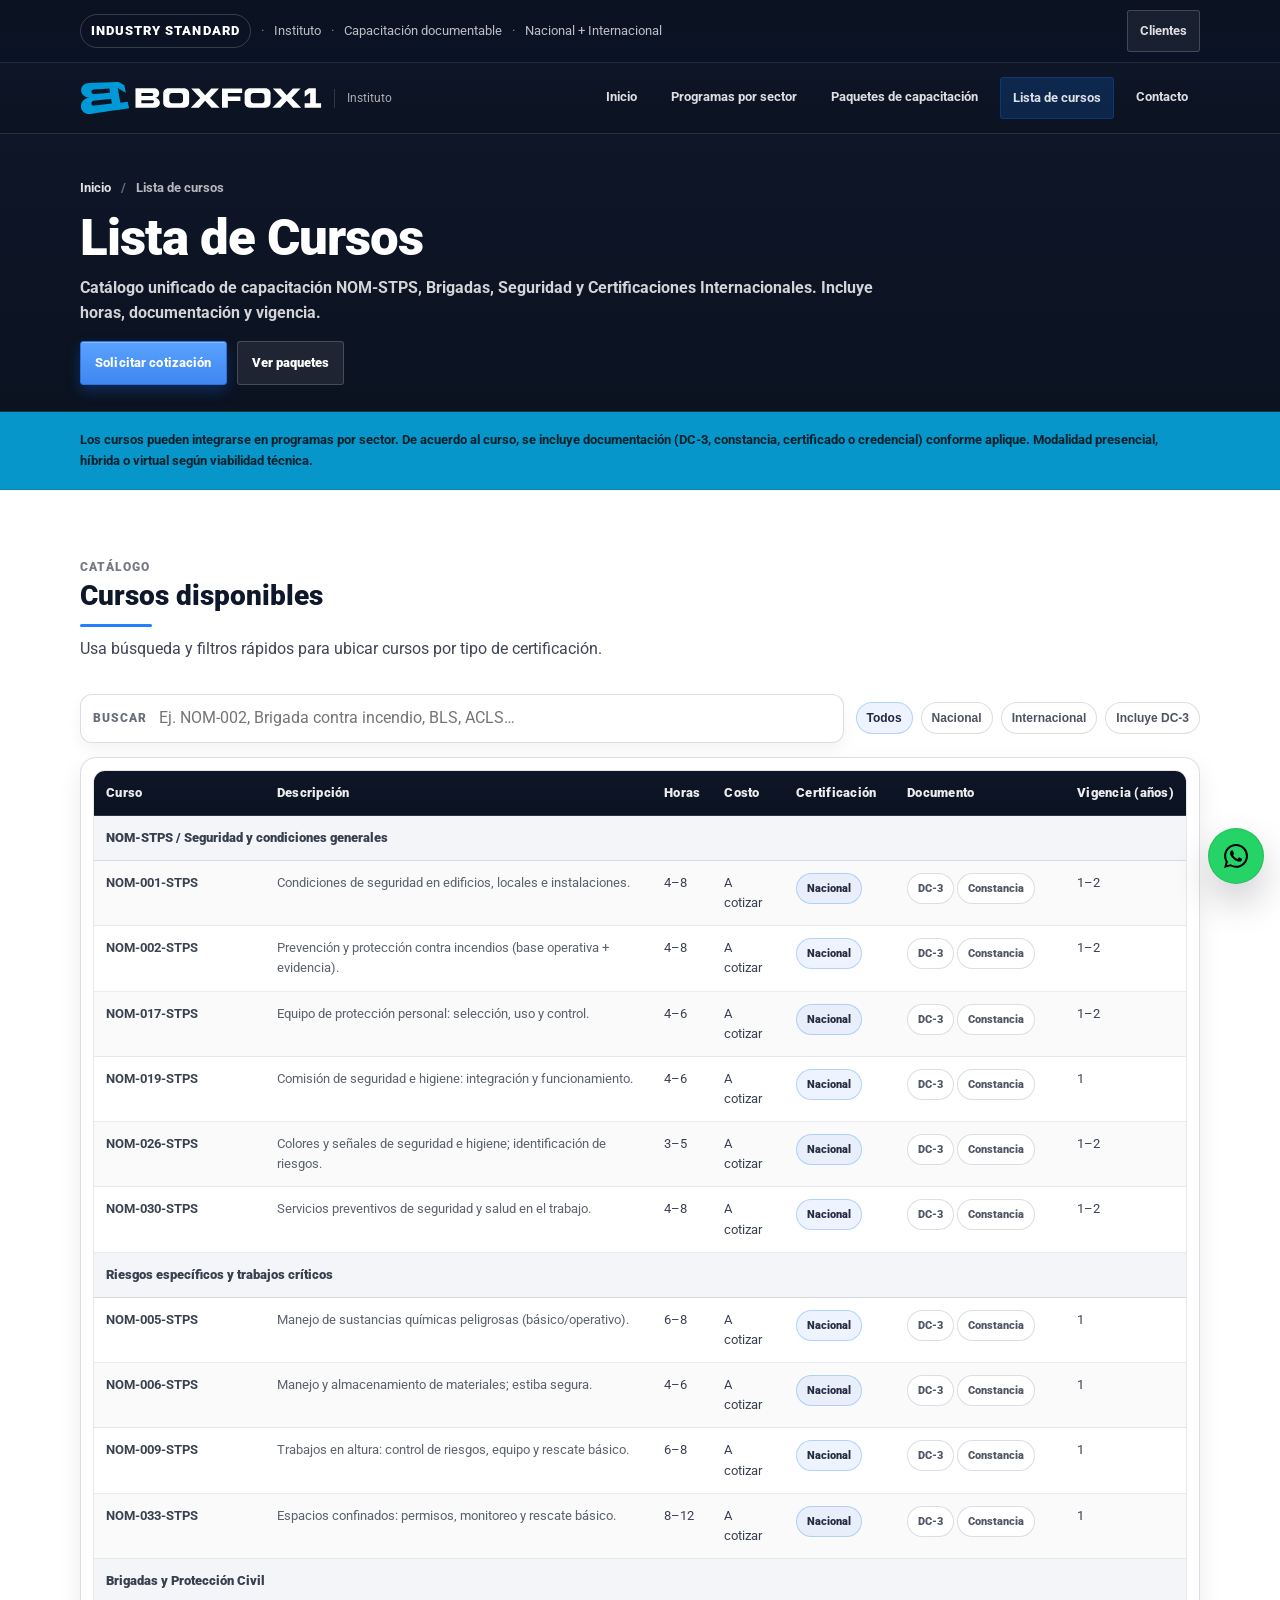
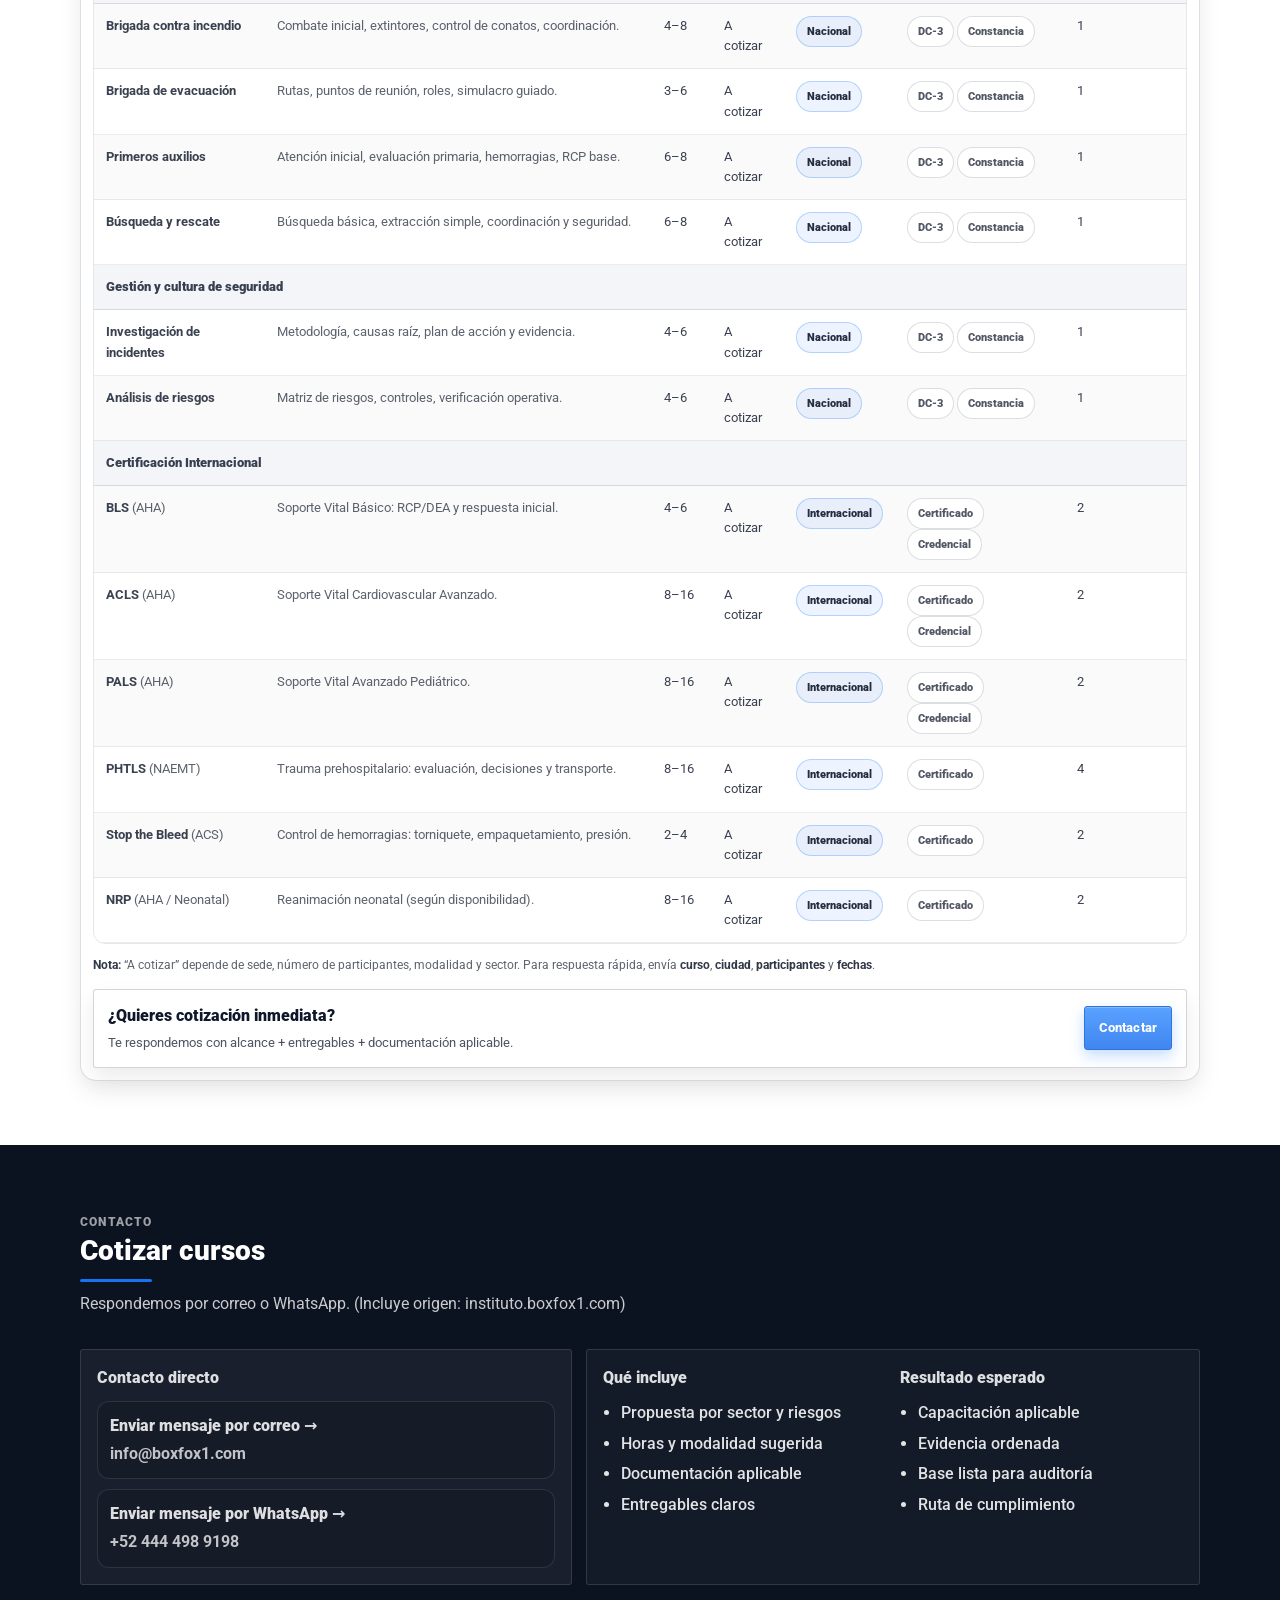
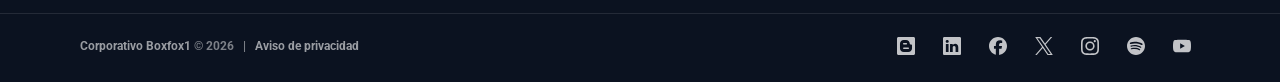
==== commit a5ab877a: "clientes" ====
--- a/lista-de-cursos.html
+++ b/lista-de-cursos.html
@@ -246,6 +246,13 @@
         <span class="muted">Capacitación documentable</span>
         <span class="sep" aria-hidden="true">·</span>
         <span class="muted">Nacional + Internacional</span>
+
+        	    <a
+      class="nav__link nav__link--soft tira__cta" target="_blank" rel="noopener"
+      href="https://clientes.boxfox1.com"
+    >
+      Clientes
+    </a>
       </div>
     </div>
 
